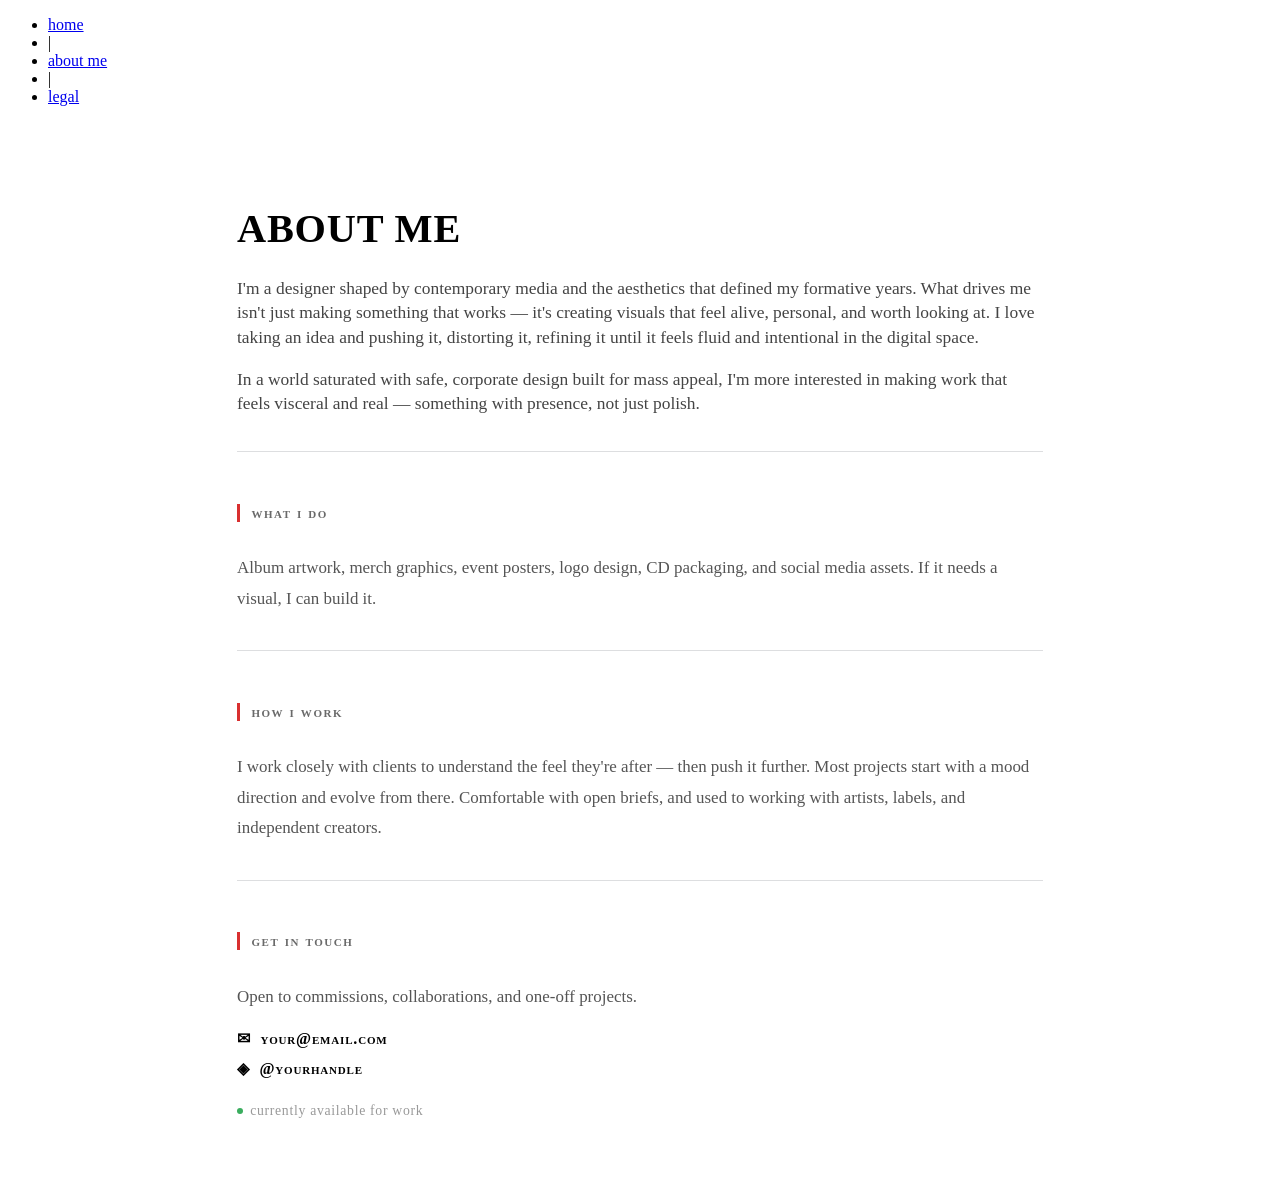
==== about.html @ 7b1a5310 "Add files via upload" ====
<!DOCTYPE html>
<html lang="en">
<head>
  <meta charset="UTF-8">
  <meta name="viewport" content="width=device-width, initial-scale=1.0">
  <title>about me | ANTIFORM studios</title>
  <link rel="preconnect" href="https://fonts.googleapis.com">
  <link rel="preconnect" href="https://fonts.gstatic.com" crossorigin>
  <link href="https://fonts.googleapis.com/css2?family=Lato:wght@300;400;900&display=swap" rel="stylesheet">
  <link rel="stylesheet" href="styles.css">
  <style>
    .about-page {
      padding-top: 3.5rem;
      padding-bottom: 4rem;
    }

    .about-inner {
      max-width: 806px; /* 645 * 1.25 */
      margin: 0 auto;
    }

    .about-title {
      font-size: 2.52rem;
      font-weight: 900;
      letter-spacing: 0.02em;
      text-transform: uppercase;
      margin-bottom: 1.5rem;
    }

    .about-bio {
      font-weight: 300;
      color: #444444;
      line-height: 1.4;
      font-size: 1.09rem;
    }

    .about-bio p + p {
      margin-top: 1rem;
    }

    .about-rule {
      border: none;
      border-top: 1px solid #dddee0;
      margin: 2.25rem 0;
    }

    .about-label {
      font-weight: 900;
      font-variant: small-caps;
      letter-spacing: 0.1em;
      font-size: 0.97rem;
      text-transform: lowercase;
      color: #6a6a6a;
      position: relative;
      display: inline-block;
      padding-left: 0.9rem;
      margin-bottom: 0.9rem;
    }

    .about-label::before {
      content: '';
      position: absolute;
      left: 0;
      top: 50%;
      transform: translateY(-50%);
      width: 3px;
      height: 100%;
      background-color: #d93030;
    }

    .about-body {
      font-weight: 300;
      color: #555555;
      font-size: 1.06rem;
      line-height: 1.8;
    }

    .about-links {
      display: flex;
      flex-direction: column;
      gap: 0.65rem;
      margin-top: 0.75rem;
    }

    .about-link {
      display: inline-flex;
      align-items: center;
      gap: 0.5rem;
      color: #000000;
      text-decoration: none;
      font-weight: 900;
      font-size: 1.01rem;
      font-variant: small-caps;
      letter-spacing: 0.05em;
      border-bottom: 1px solid transparent;
      transition: color 0.2s ease, border-color 0.2s ease;
      width: fit-content;
    }

    .about-link:hover {
      color: #d93030;
      border-bottom-color: #d93030;
    }

    .about-status {
      display: inline-flex;
      align-items: center;
      gap: 0.45rem;
      margin-top: 1.5rem;
      font-size: 0.86rem;
      font-weight: 300;
      color: #999;
      letter-spacing: 0.05em;
    }

    .about-status-dot {
      width: 6px;
      height: 6px;
      border-radius: 50%;
      background-color: #3aad5e;
      display: inline-block;
      flex-shrink: 0;
    }
  </style>
</head>
<body>

  <nav class="top-nav">
    <div class="site-container">
      <ul>
        <li><a href="index.html" class="nav-link">home</a></li>
        <li class="nav-separator">|</li>
        <li><a href="about.html" class="nav-link active">about me</a></li>
        <li class="nav-separator">|</li>
        <li><a href="legal.html" class="nav-link">legal</a></li>
      </ul>
    </div>
  </nav>

  <main class="about-page site-container">
    <div class="about-inner">

      <h1 class="about-title">About me</h1>

      <div class="about-bio">
        <p>I'm a designer shaped by contemporary media and the aesthetics that defined my formative years. What drives me isn't just making something that works — it's creating visuals that feel alive, personal, and worth looking at. I love taking an idea and pushing it, distorting it, refining it until it feels fluid and intentional in the digital space.</p>
        <p>In a world saturated with safe, corporate design built for mass appeal, I'm more interested in making work that feels visceral and real — something with presence, not just polish.</p>
      </div>

      <hr class="about-rule">

      <p class="about-label">what i do</p>
      <p class="about-body">Album artwork, merch graphics, event posters, logo design, CD packaging, and social media assets. If it needs a visual, I can build it.</p>

      <hr class="about-rule">

      <p class="about-label">how i work</p>
      <p class="about-body">I work closely with clients to understand the feel they're after — then push it further. Most projects start with a mood direction and evolve from there. Comfortable with open briefs, and used to working with artists, labels, and independent creators.</p>

      <hr class="about-rule">

      <p class="about-label">get in touch</p>
      <p class="about-body">Open to commissions, collaborations, and one-off projects.</p>

      <div class="about-links">
        <a href="mailto:your@email.com" class="about-link">✉ &nbsp;your@email.com</a>
        <a href="https://www.instagram.com/yourhandle" target="_blank" rel="noopener" class="about-link">◈ &nbsp;@yourhandle</a>
      </div>

      <div class="about-status">
        <span class="about-status-dot"></span>
        currently available for work
      </div>

    </div>
  </main>

  <script src="main.js"></script>
</body>
</html>
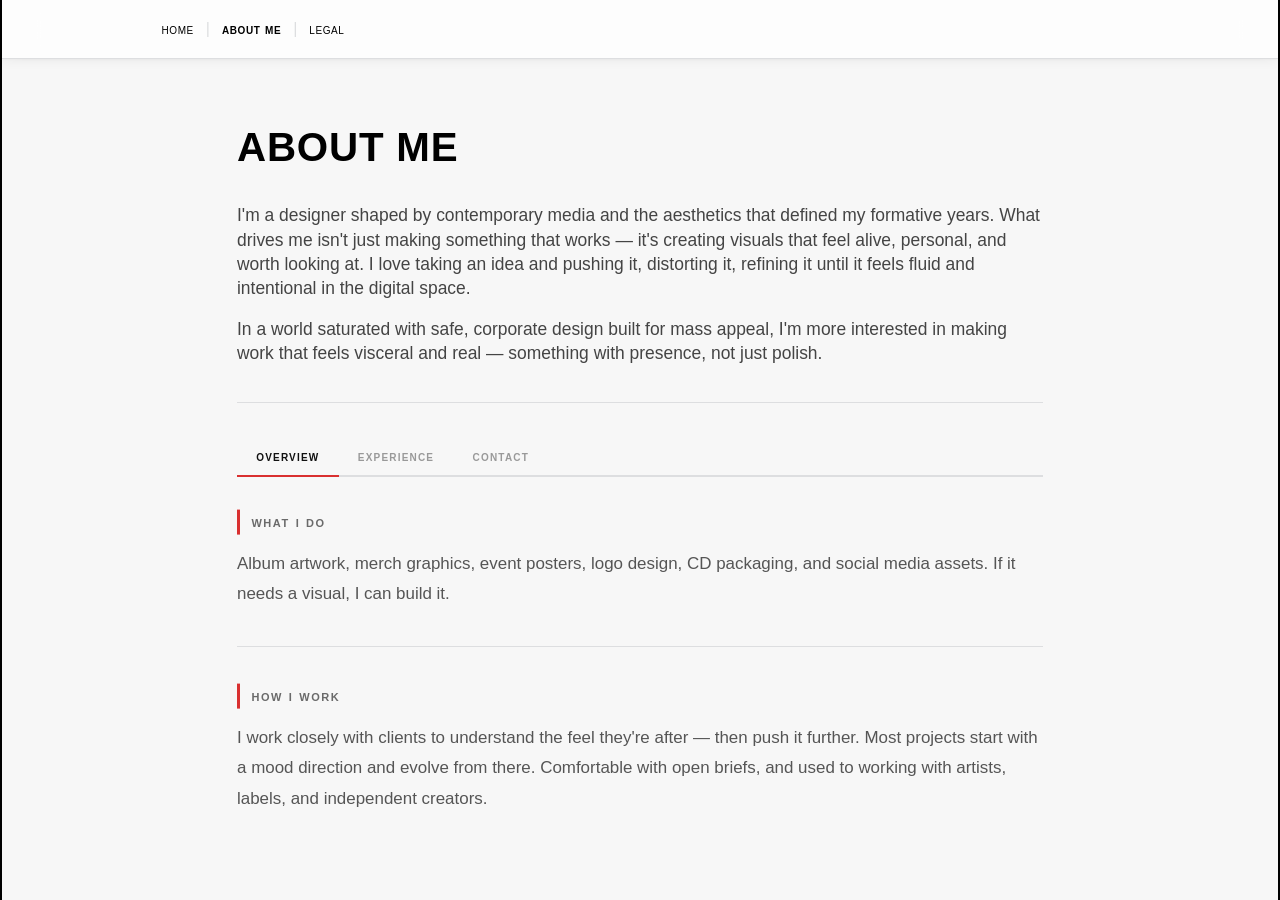
==== commit 8e9320a7: "Implement tab navigation in about.html Added a tab navigation system with experience and contact sec" ====
--- a/about.html
+++ b/about.html
@@ -15,7 +15,7 @@
     }
 
     .about-inner {
-      max-width: 806px; /* 645 * 1.25 */
+      max-width: 806px;
       margin: 0 auto;
     }
 
@@ -75,6 +75,141 @@
       line-height: 1.8;
     }
 
+    /* Tab system */
+    .tab-nav {
+      display: flex;
+      gap: 0;
+      border-bottom: 2px solid #dddee0;
+      margin-bottom: 2rem;
+    }
+
+    .tab-btn {
+      background: none;
+      border: none;
+      padding: 0.6rem 1.2rem 0.65rem;
+      font-family: inherit;
+      font-weight: 900;
+      font-variant: small-caps;
+      letter-spacing: 0.08em;
+      font-size: 0.93rem;
+      text-transform: lowercase;
+      color: #999;
+      cursor: pointer;
+      position: relative;
+      transition: color 0.2s ease;
+    }
+
+    .tab-btn::after {
+      content: '';
+      position: absolute;
+      bottom: -2px;
+      left: 0;
+      right: 0;
+      height: 2px;
+      background-color: #d93030;
+      transform: scaleX(0);
+      transition: transform 0.2s ease;
+    }
+
+    .tab-btn.active {
+      color: #111;
+    }
+
+    .tab-btn.active::after {
+      transform: scaleX(1);
+    }
+
+    .tab-btn:hover {
+      color: #333;
+    }
+
+    .tab-panel {
+      display: none;
+    }
+
+    .tab-panel.active {
+      display: block;
+    }
+
+    /* Experience / Education entries */
+    .exp-entry {
+      display: grid;
+      grid-template-columns: 1fr 2.5fr;
+      gap: 1.25rem 2rem;
+      padding: 1.5rem 0;
+      border-bottom: 1px solid #ebebeb;
+    }
+
+    .exp-entry:last-child {
+      border-bottom: none;
+    }
+
+    .exp-meta {
+      padding-top: 0.1rem;
+    }
+
+    .exp-year {
+      font-size: 0.82rem;
+      font-weight: 300;
+      color: #aaa;
+      letter-spacing: 0.06em;
+      display: block;
+      margin-bottom: 0.3rem;
+    }
+
+    .exp-type {
+      font-size: 0.75rem;
+      font-weight: 900;
+      font-variant: small-caps;
+      letter-spacing: 0.12em;
+      text-transform: lowercase;
+      color: #d93030;
+    }
+
+    .exp-title {
+      font-weight: 900;
+      font-size: 1.02rem;
+      letter-spacing: 0.01em;
+      color: #111;
+      margin-bottom: 0.2rem;
+      line-height: 1.25;
+    }
+
+    .exp-org {
+      font-weight: 300;
+      font-size: 0.9rem;
+      color: #888;
+      margin-bottom: 0.65rem;
+      letter-spacing: 0.02em;
+    }
+
+    .exp-desc {
+      font-weight: 300;
+      font-size: 0.98rem;
+      color: #555;
+      line-height: 1.75;
+    }
+
+    .exp-tags {
+      display: flex;
+      flex-wrap: wrap;
+      gap: 0.4rem;
+      margin-top: 0.75rem;
+    }
+
+    .exp-tag {
+      font-size: 0.73rem;
+      font-weight: 900;
+      font-variant: small-caps;
+      letter-spacing: 0.08em;
+      text-transform: lowercase;
+      color: #777;
+      border: 1px solid #ddd;
+      padding: 0.15rem 0.5rem;
+      border-radius: 1px;
+    }
+
+    /* Links */
     .about-links {
       display: flex;
       flex-direction: column;
@@ -120,6 +255,13 @@
       background-color: #3aad5e;
       display: inline-block;
       flex-shrink: 0;
+    }
+
+    @media (max-width: 600px) {
+      .exp-entry {
+        grid-template-columns: 1fr;
+        gap: 0.4rem;
+      }
     }
   </style>
 </head>
@@ -149,32 +291,164 @@
 
       <hr class="about-rule">
 
-      <p class="about-label">what i do</p>
-      <p class="about-body">Album artwork, merch graphics, event posters, logo design, CD packaging, and social media assets. If it needs a visual, I can build it.</p>
-
-      <hr class="about-rule">
-
-      <p class="about-label">how i work</p>
-      <p class="about-body">I work closely with clients to understand the feel they're after — then push it further. Most projects start with a mood direction and evolve from there. Comfortable with open briefs, and used to working with artists, labels, and independent creators.</p>
-
-      <hr class="about-rule">
-
-      <p class="about-label">get in touch</p>
-      <p class="about-body">Open to commissions, collaborations, and one-off projects.</p>
-
-      <div class="about-links">
-        <a href="mailto:your@email.com" class="about-link">✉ &nbsp;your@email.com</a>
-        <a href="https://www.instagram.com/yourhandle" target="_blank" rel="noopener" class="about-link">◈ &nbsp;@yourhandle</a>
+      <!-- Tab navigation -->
+      <div class="tab-nav">
+        <button class="tab-btn active" data-tab="overview">overview</button>
+        <button class="tab-btn" data-tab="experience">experience</button>
+        <button class="tab-btn" data-tab="contact">contact</button>
       </div>
 
-      <div class="about-status">
-        <span class="about-status-dot"></span>
-        currently available for work
+      <!-- Overview tab -->
+      <div class="tab-panel active" id="tab-overview">
+
+        <p class="about-label">what i do</p>
+        <p class="about-body">Album artwork, merch graphics, event posters, logo design, CD packaging, and social media assets. If it needs a visual, I can build it.</p>
+
+        <hr class="about-rule">
+
+        <p class="about-label">how i work</p>
+        <p class="about-body">I work closely with clients to understand the feel they're after — then push it further. Most projects start with a mood direction and evolve from there. Comfortable with open briefs, and used to working with artists, labels, and independent creators.</p>
+
+      </div>
+
+      <!-- Experience & Education tab -->
+      <div class="tab-panel" id="tab-experience">
+
+        <p class="about-label">education</p>
+
+        <div class="exp-entry">
+          <div class="exp-meta">
+            <span class="exp-year">2022 — present</span>
+            <span class="exp-type">education</span>
+          </div>
+          <div class="exp-content">
+            <p class="exp-title">Graphic Design</p>
+            <p class="exp-org">British Columbia Institute of Technology (BCIT) — Vancouver, BC</p>
+            <p class="exp-desc">Studying visual communication, typography, layout, and brand identity within a technically rigorous program. Developed a strong foundation in both print and digital production workflows, with a focus on applying design thinking to real-world creative problems.</p>
+            <div class="exp-tags">
+              <span class="exp-tag">typography</span>
+              <span class="exp-tag">brand identity</span>
+              <span class="exp-tag">print production</span>
+              <span class="exp-tag">digital design</span>
+              <span class="exp-tag">layout</span>
+            </div>
+          </div>
+        </div>
+
+        <hr class="about-rule">
+
+        <p class="about-label">experience</p>
+
+        <div class="exp-entry">
+          <div class="exp-meta">
+            <span class="exp-year">ongoing</span>
+            <span class="exp-type">freelance</span>
+          </div>
+          <div class="exp-content">
+            <p class="exp-title">Album Artwork & Music Packaging</p>
+            <p class="exp-org">Independent Artists & Labels</p>
+            <p class="exp-desc">Designed full visual packages for independent releases — from cover artwork and CD packaging to insert layouts and digital single assets. Work spans multiple genres, with an emphasis on identity-driven design that reflects the artist's sound and world.</p>
+            <div class="exp-tags">
+              <span class="exp-tag">album art</span>
+              <span class="exp-tag">CD packaging</span>
+              <span class="exp-tag">artist identity</span>
+            </div>
+          </div>
+        </div>
+
+        <div class="exp-entry">
+          <div class="exp-meta">
+            <span class="exp-year">ongoing</span>
+            <span class="exp-type">freelance</span>
+          </div>
+          <div class="exp-content">
+            <p class="exp-title">Event Posters & Merch Graphics</p>
+            <p class="exp-org">Artists, Promoters & Independent Creators</p>
+            <p class="exp-desc">Created print-ready and digital poster designs for shows, releases, and events. Alongside that, designed merch graphics, tees, and hoodies — where the visual needs to hold up at scale, in print, and as a statement piece on its own.</p>
+            <div class="exp-tags">
+              <span class="exp-tag">poster design</span>
+              <span class="exp-tag">print-ready</span>
+              <span class="exp-tag">merch graphics</span>
+            </div>
+          </div>
+        </div>
+
+        <div class="exp-entry">
+          <div class="exp-meta">
+            <span class="exp-year">ongoing</span>
+            <span class="exp-type">freelance</span>
+          </div>
+          <div class="exp-content">
+            <p class="exp-title">Social Media Graphics & Digital Assets</p>
+            <p class="exp-org">Artists, Brands & Independent Clients</p>
+            <p class="exp-desc">Developed cohesive social media visual systems — posts, stories, banners, and promotional assets — built to maintain a consistent identity across platforms. Worked with artists and small brands to establish a repeatable visual language that feels designed, not templated.</p>
+            <div class="exp-tags">
+              <span class="exp-tag">social media</span>
+              <span class="exp-tag">digital assets</span>
+              <span class="exp-tag">brand consistency</span>
+              <span class="exp-tag">content design</span>
+            </div>
+          </div>
+        </div>
+
+        <div class="exp-entry">
+          <div class="exp-meta">
+            <span class="exp-year">ongoing</span>
+            <span class="exp-type">commission</span>
+          </div>
+          <div class="exp-content">
+            <p class="exp-title">Commission & Professional Client Work</p>
+            <p class="exp-org">Private Clients & Collaborators</p>
+            <p class="exp-desc">Handled end-to-end commission work for private clients — from initial brief and concept development through to final delivery. Experienced in managing client relationships professionally: setting expectations, presenting concepts, incorporating feedback, and delivering production-ready files on time.</p>
+            <div class="exp-tags">
+              <span class="exp-tag">client relations</span>
+              <span class="exp-tag">concept development</span>
+              <span class="exp-tag">file delivery</span>
+              <span class="exp-tag">commissions</span>
+            </div>
+          </div>
+        </div>
+
+      </div>
+
+      <!-- Contact tab -->
+      <div class="tab-panel" id="tab-contact">
+
+        <p class="about-label">get in touch</p>
+        <p class="about-body">Open to commissions, collaborations, and one-off projects.</p>
+
+        <div class="about-links">
+          <a href="mailto:Antiform@gmail.com" class="about-link">✉ &nbsp;antiform@gmail.com</a>
+          <a href="https://www.instagram.com/Schizographix" target="_blank" rel="noopener" class="about-link">◈ &nbsp;@schizographix</a>
+        </div>
+
+        <div class="about-status">
+          <span class="about-status-dot"></span>
+          currently available for work
+        </div>
+
       </div>
 
     </div>
   </main>
 
   <script src="main.js"></script>
+  <script>
+    // Tab switching
+    const tabBtns = document.querySelectorAll('.tab-btn');
+    const tabPanels = document.querySelectorAll('.tab-panel');
+
+    tabBtns.forEach(btn => {
+      btn.addEventListener('click', () => {
+        const target = btn.dataset.tab;
+
+        tabBtns.forEach(b => b.classList.remove('active'));
+        tabPanels.forEach(p => p.classList.remove('active'));
+
+        btn.classList.add('active');
+        document.getElementById('tab-' + target).classList.add('active');
+      });
+    });
+  </script>
 </body>
-</html>+</html>
--- a/styles.css
+++ b/styles.css
@@ -0,0 +1,1095 @@
+/* ============================================
+   ANTIFORM studios - Stylesheet
+   Mirror's Edge / Glassy Clean Aesthetic
+   ============================================ */
+
+/* --- Reset & Base --- */
+*,
+*::before,
+*::after {
+  margin: 0;
+  padding: 0;
+  box-sizing: border-box;
+}
+
+html {
+  scroll-behavior: smooth;
+  overflow-y: scroll;
+}
+
+body {
+  font-family: 'Lato', sans-serif;
+  font-weight: 400;
+  background-color: #f7f7f7;
+  color: #000000;
+  line-height: 1.6;
+  border-left: 2px solid #000000;
+  border-right: 2px solid #000000;
+  min-height: 100vh;
+}
+
+/* --- Typography --- */
+h1,
+h2,
+h3 {
+  font-weight: 900;
+}
+
+.section-heading {
+  font-weight: 900;
+  font-variant: small-caps;
+  letter-spacing: 0.1em;
+  font-size: .82rem;
+  text-transform: lowercase;
+  color: #696969;
+  position: relative;
+  display: inline-block;
+  padding-left: 0.9rem;
+  margin-bottom: 1.25rem;
+}
+
+.section-heading::before {
+  content: '';
+  position: absolute;
+  left: 0;
+  top: 50%;
+  transform: translateY(-50%);
+  width: 3px;
+  height: 100%;
+  background-color: #d93030;
+}
+
+/* --- Shared content container --- */
+.site-container {
+  width: 75%;
+  margin-left: auto;
+  margin-right: auto;
+}
+
+/* --- Navigation --- */
+.top-nav {
+  padding: 1rem 0;
+  border-bottom: 1px solid #dddee0;
+  position: sticky;
+  top: 0;
+  z-index: 500;
+  background: rgba(255, 255, 255, 0.72);
+  backdrop-filter: blur(16px);
+  -webkit-backdrop-filter: blur(20px);
+  box-shadow: 0 1px 12px rgba(0, 0, 0, 0.06), 0 1px 2px rgba(0, 0, 0, 0.03);
+  transform: translateY(0);
+  transition: transform 0.38s cubic-bezier(0.4, 0, 0.2, 1),
+    background 0.3s ease,
+    box-shadow 0.3s ease;
+  will-change: transform;
+}
+
+.top-nav.nav-hidden {
+  transform: translateY(-110%);
+}
+
+.top-nav ul {
+  list-style: none;
+  display: flex;
+  align-items: center;
+  gap: 0.75rem;
+}
+
+.nav-link {
+  color: #000000;
+  text-decoration: none;
+  font-weight: 400;
+  font-size: 0.9rem;
+  letter-spacing: 0.04em;
+  font-variant: small-caps;
+  transition: color 0.2s ease;
+}
+
+.nav-link:hover {
+  color: #d93030;
+}
+
+.nav-link.active {
+  color: #000000;
+  font-weight: 900;
+}
+
+.nav-separator {
+  color: #dddee0;
+  user-select: none;
+  font-weight: 300;
+}
+
+/* --- Hero / Logo --- */
+.hero {
+  padding-top: 1.25rem;
+  padding-bottom: 0.5rem;
+}
+
+.hero-logo {
+  display: block;
+  max-width: 850px;
+  width: 100%;
+  height: auto;
+}
+
+/* --- Featured Artwork Section --- */
+.featured-section {
+  padding-top: 0.75rem;
+  padding-bottom: 2.5rem;
+}
+
+/* --- Filter & Edit Mode System --- */
+.filter-container {
+  display: inline-flex;
+  align-items: center;
+  gap: 0.75rem;
+  margin-right: 1.5rem;
+  vertical-align: middle;
+}
+
+.filter-dropdown {
+  position: relative;
+}
+
+/* Icon-only buttons — NO border, NO background */
+.filter-btn {
+  display: flex;
+  align-items: center;
+  justify-content: center;
+  width: 28px;
+  height: 28px;
+  padding: 0;
+  background: none;
+  border: none;
+  cursor: pointer;
+  transition: color 0.2s ease;
+}
+
+.filter-btn:hover .filter-icon {
+  color: #d93030;
+}
+
+.filter-btn.active .filter-icon {
+  color: #d93030;
+}
+
+.filter-icon {
+  width: 16px;
+  height: 16px;
+  color: #696969;
+  transition: color 0.2s ease;
+}
+
+.filter-menu {
+  position: absolute;
+  top: calc(100% + 0.4rem);
+  left: 0;
+  min-width: 180px;
+  background: rgba(255, 255, 255, 0.98);
+  border: 1px solid #dddee0;
+  border-radius: 3px;
+  box-shadow: 0 4px 16px rgba(0, 0, 0, 0.12);
+  padding: 0.5rem 0;
+  z-index: 100;
+  backdrop-filter: blur(8px);
+  -webkit-backdrop-filter: blur(8px);
+}
+
+.filter-menu[hidden] {
+  display: none;
+}
+
+.filter-option {
+  display: block;
+  width: 100%;
+  padding: 0.55rem 1rem;
+  background: none;
+  border: none;
+  text-align: left;
+  font-family: 'Lato', sans-serif;
+  font-size: 0.82rem;
+  font-weight: 300;
+  letter-spacing: 0.04em;
+  color: #555;
+  cursor: pointer;
+  transition: all 0.15s ease;
+  border-left: 3px solid transparent;
+}
+
+.filter-option:hover {
+  background: rgba(217, 48, 48, 0.08);
+  color: #000;
+  border-left-color: #d93030;
+}
+
+.filter-option.active {
+  background: rgba(217, 48, 48, 0.12);
+  color: #d93030;
+  font-weight: 400;
+  border-left-color: #d93030;
+}
+
+/* --- Edit Mode UI --- */
+.edit-mode-container {
+  display: inline-flex;
+  align-items: center;
+  gap: 0.5rem;
+}
+
+/* Icon-only edit toggle — NO border, NO background */
+.edit-mode-toggle {
+  display: flex;
+  align-items: center;
+  justify-content: center;
+  width: 28px;
+  height: 28px;
+  padding: 0;
+  background: none;
+  border: none;
+  cursor: pointer;
+  transition: color 0.2s ease;
+}
+
+.edit-mode-toggle svg {
+  width: 16px;
+  height: 16px;
+  color: #696969;
+  transition: color 0.2s ease;
+}
+
+.edit-mode-toggle:hover svg {
+  color: #d93030;
+}
+
+.edit-mode-toggle.active svg {
+  color: #d93030;
+}
+
+.edit-mode-panel {
+  display: flex;
+  gap: 0.5rem;
+  padding: 0.4rem 0.6rem;
+  background: rgba(255, 255, 255, 0.95);
+  border: 1px solid #dddee0;
+  border-radius: 3px;
+  box-shadow: 0 2px 8px rgba(0, 0, 0, 0.08);
+}
+
+.edit-mode-panel[hidden] {
+  display: none;
+}
+
+/* Icon-only action buttons — NO border */
+.edit-action-btn {
+  display: flex;
+  align-items: center;
+  gap: 0.35rem;
+  padding: 0.4rem 0.7rem;
+  background: none;
+  border: none;
+  font-family: 'Lato', sans-serif;
+  font-size: 0.75rem;
+  font-weight: 400;
+  letter-spacing: 0.04em;
+  color: #555;
+  cursor: pointer;
+  transition: color 0.15s ease;
+}
+
+.edit-action-btn svg {
+  width: 14px;
+  height: 14px;
+}
+
+.edit-action-btn:hover {
+  color: #d93030;
+}
+
+/* ============================================
+   MODULAR GRID — Inventory / Briefcase Style
+   ============================================
+   Uses a fine sub-grid (6 columns) so square images
+   take 2col × 2row and portrait/poster images take 2col × 4row.
+   Grid lines only appear in edit mode.
+   ============================================ */
+.modular-grid {
+  column-count: 3;
+  column-gap: 1.5rem;
+}
+
+.artwork-item {
+  break-inside: avoid;
+  margin-bottom: 1.5rem;
+  position: relative;
+  cursor: pointer;
+  overflow: hidden;
+  box-shadow: none;
+  transition: transform 0.22s ease, box-shadow 0.22s ease;
+  background: transparent;
+}
+
+.artwork-item:hover {
+  transform: translateY(-3px);
+  box-shadow:
+    0 12px 42px rgba(0, 0, 0, 0.16),
+    0 2px 8px rgba(0, 0, 0, 0.08);
+}
+
+/* Diagonal gloss sweep */
+.artwork-item::after {
+  content: '';
+  position: absolute;
+  inset: 0;
+  background: linear-gradient(118deg,
+      rgba(255, 255, 255, 0) 30%,
+      rgba(255, 255, 255, 0.15) 50%,
+      rgba(255, 255, 255, 0) 70%);
+  background-size: 250% 100%;
+  background-position: 160% 0;
+  transition: background-position 0.55s ease;
+  pointer-events: none;
+  z-index: 1;
+}
+
+.artwork-item:hover::after {
+  background-position: -60% 0;
+}
+
+.artwork-item img {
+  width: 100%;
+  height: auto;
+  display: block;
+}
+
+/* --- Edit Mode States --- */
+
+/* Grid lines visible ONLY in edit mode — red dashed */
+body.edit-mode-active .modular-grid {
+  padding: 0.5rem;
+  border: 1px dashed rgba(217, 48, 48, 0.35);
+  column-gap: 1.5rem;
+}
+
+body.edit-mode-active .artwork-item {
+  cursor: grab;
+  outline: 1px dashed rgba(217, 48, 48, 0.25);
+}
+
+/* NO red glow — just a subtle lift */
+body.edit-mode-active .artwork-item:hover {
+  transform: translateY(-2px);
+  box-shadow:
+    0 8px 24px rgba(0, 0, 0, 0.14),
+    0 2px 6px rgba(0, 0, 0, 0.06);
+}
+
+.artwork-item.draggable {
+  transition: transform 0.2s ease, opacity 0.2s ease;
+}
+
+.artwork-item.dragging {
+  opacity: 0.5;
+  cursor: grabbing;
+  transform: scale(0.95);
+}
+
+.artwork-item.drag-over {
+  outline: 2px dashed #d93030;
+}
+
+/* --- Pin Button --- ONLY visible in edit mode */
+.pin-btn {
+  position: absolute;
+  top: 0.5rem;
+  right: 0.5rem;
+  width: 28px;
+  height: 28px;
+  background: rgba(255, 255, 255, 0.88);
+  border: none;
+  border-radius: 3px;
+  cursor: pointer;
+  display: none;
+  align-items: center;
+  justify-content: center;
+  opacity: 0;
+  transform: scale(0.9);
+  transition: all 0.2s ease;
+  z-index: 10;
+  backdrop-filter: blur(4px);
+  -webkit-backdrop-filter: blur(4px);
+}
+
+.pin-btn svg {
+  width: 14px;
+  height: 14px;
+  color: #888;
+  transition: color 0.2s ease, transform 0.2s ease;
+}
+
+/* Only show pin buttons in edit mode */
+body.edit-mode-active .pin-btn {
+  display: flex;
+  opacity: 1;
+  transform: scale(1);
+}
+
+.pin-btn:hover {
+  background: rgba(255, 255, 255, 1);
+}
+
+.pin-btn:hover svg {
+  color: #d93030;
+  transform: scale(1.1);
+}
+
+.pin-btn.pinned {
+  opacity: 1;
+  background: rgba(217, 48, 48, 0.15);
+}
+
+.pin-btn.pinned svg {
+  color: #d93030;
+  fill: #d93030;
+}
+
+/* === LIGHTBOX === (reverted to old code) */
+.lightbox {
+  position: fixed;
+  inset: 0;
+  background-color: rgba(0, 0, 0, 0.93);
+  backdrop-filter: blur(6px);
+  -webkit-backdrop-filter: blur(12px);
+  z-index: 2000;
+  display: flex;
+  align-items: center;
+  justify-content: center;
+  padding-right: 4vw;
+  opacity: 0;
+  visibility: hidden;
+  transition: opacity 0.3s ease, visibility 0.3s ease;
+}
+
+.lightbox[hidden] {
+  display: none;
+}
+
+.lightbox.lightbox-active {
+  opacity: 1;
+  visibility: visible;
+  display: flex;
+}
+
+/* Close button */
+.lightbox-close {
+  position: absolute;
+  top: 1.35rem;
+  right: 1.5rem;
+  background: none;
+  border: none;
+  color: #555;
+  cursor: pointer;
+  z-index: 2001;
+  display: flex;
+  align-items: center;
+  justify-content: center;
+  padding: 0.2rem;
+  transition: color 0.2s ease;
+}
+
+.lightbox-close svg {
+  width: 20px;
+  height: 20px;
+}
+
+.lightbox-close:hover {
+  color: #d93030;
+}
+
+/* Side-by-side layout */
+.lightbox-content {
+  display: flex;
+  flex-direction: row;
+  align-items: flex-start;
+  gap: 0;
+  max-width: 92vw;
+  max-height: 85vh;
+}
+
+/* Image wrapper */
+.lightbox-image-wrap {
+  flex: 1 1 auto;
+  min-width: 0;
+  display: flex;
+  flex-direction: column;
+  align-items: center;
+  justify-content: center;
+  max-height: 85vh;
+  padding-right: 2.5rem;
+  perspective: 1000px;
+  perspective-origin: center center;
+  position: relative;
+}
+
+.lightbox-image {
+  display: block;
+  max-width: 100%;
+  max-height: 80vh;
+  width: auto;
+  height: auto;
+  object-fit: contain;
+  transition: opacity 0.15s ease;
+}
+
+/* Per-image label */
+.lightbox-image-label {
+  margin-top: 1rem;
+  font-size: 0.8rem;
+  font-weight: 420;
+  color: #FFFFFF;
+  letter-spacing: 0.1em;
+  text-align: center;
+  text-transform: uppercase;
+  text-shadow:
+    0 0 6px rgba(1, 1, 1, 0.22),
+    0 0 18px rgba(2, 2, 2, 0.14),
+    0 0 40px rgba(3, 3, 3, 0.08),
+    0 3px 6px rgba(0, 0, 0, 0.8),
+    0 8px 20px rgba(0, 0, 10, 0.6),
+    0 20px 40px rgba(0, 0, 20, 0.35);
+  mix-blend-mode: screen;
+}
+
+.lightbox-image-label:empty {
+  display: none;
+}
+
+/* Info panel */
+.lightbox-info {
+  flex: 0 0 360px;
+  color: #e0e0e0;
+  display: flex;
+  flex-direction: column;
+  gap: 0.6rem;
+  padding-top: 1.5rem;
+  padding-left: 1rem;
+  padding-right: 1.25rem;
+  padding-bottom: 1.2rem;
+  max-height: 85vh;
+  overflow-y: auto;
+  border-left: .5px solid rgba(12, 12, 12, 0.08);
+  border-top: 2px solid #d93030;
+  background: rgba(255, 255, 255, 0.02);
+  backdrop-filter: blur(.2px);
+  -webkit-backdrop-filter: blur(.6px);
+  margin-top: 4rem;
+}
+
+.lightbox-title {
+  font-size: 1.6rem;
+  font-weight: 900;
+  color: #ffffff;
+  text-transform: uppercase;
+  letter-spacing: 0.04em;
+  line-height: 1.1;
+}
+
+.lightbox-subtitle {
+  font-size: 0.78rem;
+  font-weight: 900;
+  font-variant: small-caps;
+  color: #d93030;
+  letter-spacing: 0.12em;
+  text-transform: lowercase;
+}
+
+.lightbox-description {
+  font-size: 0.87rem;
+  font-weight: 200;
+  color: #FFFFFF;
+  line-height: 1.75;
+  margin-top: 0.25rem;
+}
+
+.lightbox-subtitle:empty,
+.lightbox-description:empty,
+.lightbox-gallery:empty {
+  display: none;
+}
+
+/* Gallery thumbnails */
+.lightbox-gallery {
+  display: flex;
+  gap: 0.4rem;
+  margin-top: 0.75rem;
+  flex-wrap: wrap;
+}
+
+.lightbox-gallery-thumb {
+  width: 48px;
+  height: 48px;
+  object-fit: cover;
+  cursor: pointer;
+  border: 1px solid rgba(255, 255, 255, 0.1);
+  opacity: 0.45;
+  transition: opacity 0.2s ease, border-color 0.2s ease;
+}
+
+.lightbox-gallery-thumb:hover,
+.lightbox-gallery-thumb.active {
+  opacity: 1;
+  border-color: #ffffff;
+}
+
+/* --- Stub Page Content --- */
+.page-content {
+  padding-top: 4rem;
+  padding-bottom: 4rem;
+}
+
+.page-title {
+  font-size: 2.5rem;
+  font-weight: 900;
+  margin-bottom: 1rem;
+}
+
+.page-content .secondary-text {
+  font-weight: 300;
+  color: #555555;
+  line-height: 1.8;
+}
+
+/* --- Responsive --- */
+@media (max-width: 1080px) {
+  .site-container {
+    width: 88%;
+  }
+
+  .modular-grid {
+    column-count: 2;
+  }
+
+  .lightbox-content {
+    flex-direction: column;
+    align-items: center;
+    overflow-y: auto;
+  }
+
+  .lightbox-image-wrap {
+    flex: 0 0 auto;
+    padding-right: 0;
+  }
+
+  .lightbox-image {
+    max-height: 50vh;
+  }
+
+  .lightbox-info {
+    flex: 0 0 auto;
+    max-height: none;
+    width: 100%;
+    max-width: 500px;
+    padding-left: 0;
+    padding-top: 1.25rem;
+    margin-top: 0;
+  }
+
+  .lightbox {
+    padding-right: 0;
+  }
+}
+
+@media (max-width: 650px) {
+  .site-container {
+    width: 92%;
+  }
+
+  .modular-grid {
+    column-count: 1;
+  }
+
+  .hero {
+    padding-top: 1.25rem;
+    padding-bottom: 0.25rem;
+  }
+
+  .hero-logo {
+    max-width: 100%;
+  }
+
+  .featured-section {
+    padding-top: 1rem;
+    padding-bottom: 1.5rem;
+  }
+
+  .top-nav ul {
+    gap: 0.5rem;
+  }
+
+  .nav-link {
+    font-size: 0.85rem;
+  }
+
+  .filter-container {
+    margin-right: 0;
+    margin-bottom: 1rem;
+  }
+}
+
+/* --- Page fade-in --- */
+body {
+  animation: pageFadeIn 0.25s ease forwards;
+}
+
+@keyframes pageFadeIn {
+  from {
+    opacity: 0;
+  }
+
+  to {
+    opacity: 1;
+  }
+}
+
+/* --- Lightbox prev/next arrows --- */
+.lightbox-prev,
+.lightbox-next {
+  position: absolute;
+  top: 50%;
+  transform: translateY(-50%);
+  background: none;
+  border: none;
+  color: rgba(255, 255, 255, 0.28);
+  cursor: pointer;
+  padding: 1rem;
+  z-index: 2001;
+  transition: color 0.2s ease;
+  display: flex;
+  align-items: center;
+  justify-content: center;
+}
+
+.lightbox-prev {
+  left: 1rem;
+}
+
+.lightbox-next {
+  right: 4.5rem;
+}
+
+.lightbox-prev svg,
+.lightbox-next svg {
+  width: 28px;
+  height: 56px;
+}
+
+.lightbox-prev:hover,
+.lightbox-next:hover {
+  color: rgba(255, 255, 255, 0.9);
+}
+
+.lightbox-prev[hidden],
+.lightbox-next[hidden] {
+  display: none;
+}
+
+/* --- Footer --- */
+.site-footer {
+  border-top: 1px solid #dddee0;
+  padding: 1.75rem 0;
+  margin-top: 1rem;
+}
+
+.footer-inner {
+  display: flex;
+  align-items: center;
+  gap: 2.5rem;
+}
+
+.footer-left {
+  display: flex;
+  flex-direction: column;
+  gap: 0.2rem;
+  flex: 1;
+}
+
+.footer-brand {
+  font-weight: 900;
+  font-size: 0.78rem;
+  letter-spacing: 0.1em;
+  text-transform: uppercase;
+  color: #000;
+}
+
+.footer-tagline {
+  font-size: 0.72rem;
+  font-weight: 300;
+  color: #b0b0b0;
+  letter-spacing: 0.04em;
+}
+
+.footer-links {
+  list-style: none;
+  display: flex;
+  gap: 1.25rem;
+  align-items: center;
+}
+
+.footer-links a {
+  font-size: 0.78rem;
+  font-variant: small-caps;
+  font-weight: 400;
+  color: #888;
+  text-decoration: none;
+  letter-spacing: 0.06em;
+  transition: color 0.2s ease;
+}
+
+.footer-links a:hover {
+  color: #d93030;
+}
+
+.footer-copy {
+  font-size: 0.72rem;
+  font-weight: 300;
+  color: #c0c0c0;
+  letter-spacing: 0.04em;
+  white-space: nowrap;
+}
+
+@media (max-width: 650px) {
+  .footer-inner {
+    flex-direction: column;
+    align-items: flex-start;
+    gap: 1rem;
+  }
+}
+
+/* =============================================
+   VIEWER EFFECTS (reverted to old code)
+   ============================================= */
+
+/* Tilt wrapper — slow snap-back on hover-off */
+.lightbox-image-tilt {
+  position: relative;
+  display: inline-block;
+  line-height: 0;
+  transform-style: preserve-3d;
+  transform: rotateX(0deg) rotateY(0deg);
+  transition: transform 0.55s cubic-bezier(0.25, 0.46, 0.45, 0.94);
+  will-change: transform;
+  z-index: 1;
+}
+
+/* When hovering, track mouse instantly */
+.lightbox-image-tilt.tilt-active {
+  transition: transform 0.08s linear;
+}
+
+/* Shine canvas — screen blend for visible rainbow holographic */
+.lightbox-shine-canvas {
+  position: absolute;
+  inset: 0;
+  width: 100%;
+  height: 100%;
+  pointer-events: none;
+  opacity: 0;
+  transition: opacity 0.28s ease;
+  mix-blend-mode: screen;
+  z-index: 2;
+}
+
+/* ---- Gear button ---- */
+.lightbox-gear-btn {
+  position: absolute;
+  top: 1.35rem;
+  right: 3.6rem;
+  background: none;
+  border: none;
+  color: #444;
+  cursor: pointer;
+  padding: 0.2rem;
+  z-index: 2001;
+  display: flex;
+  align-items: center;
+  justify-content: center;
+  transition: color 0.2s ease, transform 0.38s cubic-bezier(0.34, 1.56, 0.64, 1);
+}
+
+.lightbox-gear-btn svg {
+  width: 20px;
+  height: 20px;
+}
+
+.lightbox-gear-btn:hover {
+  color: #888;
+}
+
+.lightbox-gear-btn.active {
+  color: #d93030;
+  transform: rotate(65deg);
+}
+
+/* ---- Settings panel ---- */
+.lightbox-settings-panel {
+  display: none;
+  position: absolute;
+  top: 4rem;
+  right: 1.5rem;
+  width: 236px;
+  z-index: 2002;
+  flex-direction: column;
+  gap: 0.8rem;
+  padding: 1.1rem 1.2rem 1.25rem 1rem;
+  border-top: 2px solid #d93030;
+  border-left: 0.5px solid rgba(255, 255, 255, 0.08);
+  background: rgba(18, 18, 18, 0.95);
+}
+
+.lightbox-settings-panel.open {
+  display: flex;
+  animation: panelDrop 0.16s ease forwards;
+}
+
+@keyframes panelDrop {
+  from {
+    opacity: 0;
+    transform: translateY(-8px);
+  }
+
+  to {
+    opacity: 1;
+    transform: translateY(0);
+  }
+}
+
+.settings-panel-heading {
+  font-size: 0.67rem;
+  font-weight: 900;
+  font-variant: small-caps;
+  letter-spacing: 0.18em;
+  color: #d93030;
+  text-transform: lowercase;
+  padding-bottom: 0.35rem;
+  border-bottom: 0.5px solid rgba(255, 255, 255, 0.07);
+  margin-bottom: 0.1rem;
+}
+
+.settings-group-label {
+  font-size: 0.58rem;
+  font-weight: 700;
+  letter-spacing: 0.16em;
+  text-transform: uppercase;
+  color: rgba(255, 255, 255, 0.22);
+  margin-top: 0.15rem;
+}
+
+/* Toggle row */
+.settings-toggle {
+  display: flex;
+  align-items: center;
+  gap: 0.75rem;
+  cursor: pointer;
+  user-select: none;
+}
+
+.toggle-track {
+  position: relative;
+  width: 34px;
+  height: 18px;
+  flex-shrink: 0;
+}
+
+.toggle-track input {
+  opacity: 0;
+  width: 0;
+  height: 0;
+  position: absolute;
+}
+
+.toggle-thumb {
+  position: absolute;
+  inset: 0;
+  background: rgba(255, 255, 255, 0.07);
+  border: 0.5px solid rgba(255, 255, 255, 0.12);
+  border-radius: 99px;
+  transition: background 0.2s ease, border-color 0.2s ease;
+}
+
+.toggle-thumb::after {
+  content: '';
+  position: absolute;
+  left: 3px;
+  top: 50%;
+  transform: translateY(-50%);
+  width: 11px;
+  height: 11px;
+  border-radius: 50%;
+  background: rgba(255, 255, 255, 0.28);
+  transition: left 0.2s ease, background 0.2s ease;
+}
+
+.toggle-track input:checked+.toggle-thumb {
+  background: rgba(217, 48, 48, 0.28);
+  border-color: rgba(217, 48, 48, 0.55);
+}
+
+.toggle-track input:checked+.toggle-thumb::after {
+  left: calc(100% - 14px);
+  background: #d93030;
+}
+
+.toggle-label {
+  font-size: 0.76rem;
+  font-weight: 300;
+  color: #b4b4b4;
+  letter-spacing: 0.04em;
+}
+
+/* ---- Magnifier panel — bottom-right PiP ---- */
+.lightbox-zoom-panel {
+  position: fixed;
+  width: 320px;
+  height: 320px;
+  border: 1px solid rgba(255, 255, 255, 0.10);
+  border-top: 2px solid #d93030;
+  background: #0a0a0a;
+  pointer-events: none;
+  opacity: 0;
+  transition: opacity 0.15s ease;
+  z-index: 2100;
+  overflow: hidden;
+  border-radius: 2px;
+}
+
+.lightbox-zoom-panel canvas {
+  width: 100%;
+  height: 100%;
+  display: block;
+}
+
+/* Zoom lens indicator on the image */
+.lightbox-zoom-lens {
+  position: absolute;
+  border: 1.5px solid rgba(255, 255, 255, 0.35);
+  background: rgba(255, 255, 255, 0.06);
+  pointer-events: none;
+  opacity: 0;
+  transition: opacity 0.1s ease;
+  z-index: 3;
+}
+
+/* ---- Loupe removed — replaced by zoom panel ---- */
+.lightbox-loupe {
+  display: none;
+}
+
+/* ---- Toggle note ---- */
+.toggle-note {
+  display: block;
+  font-size: 0.62rem;
+  color: rgba(255, 255, 255, 0.25);
+  font-weight: 300;
+  letter-spacing: 0.02em;
+  margin-top: 0.1rem;
+}
